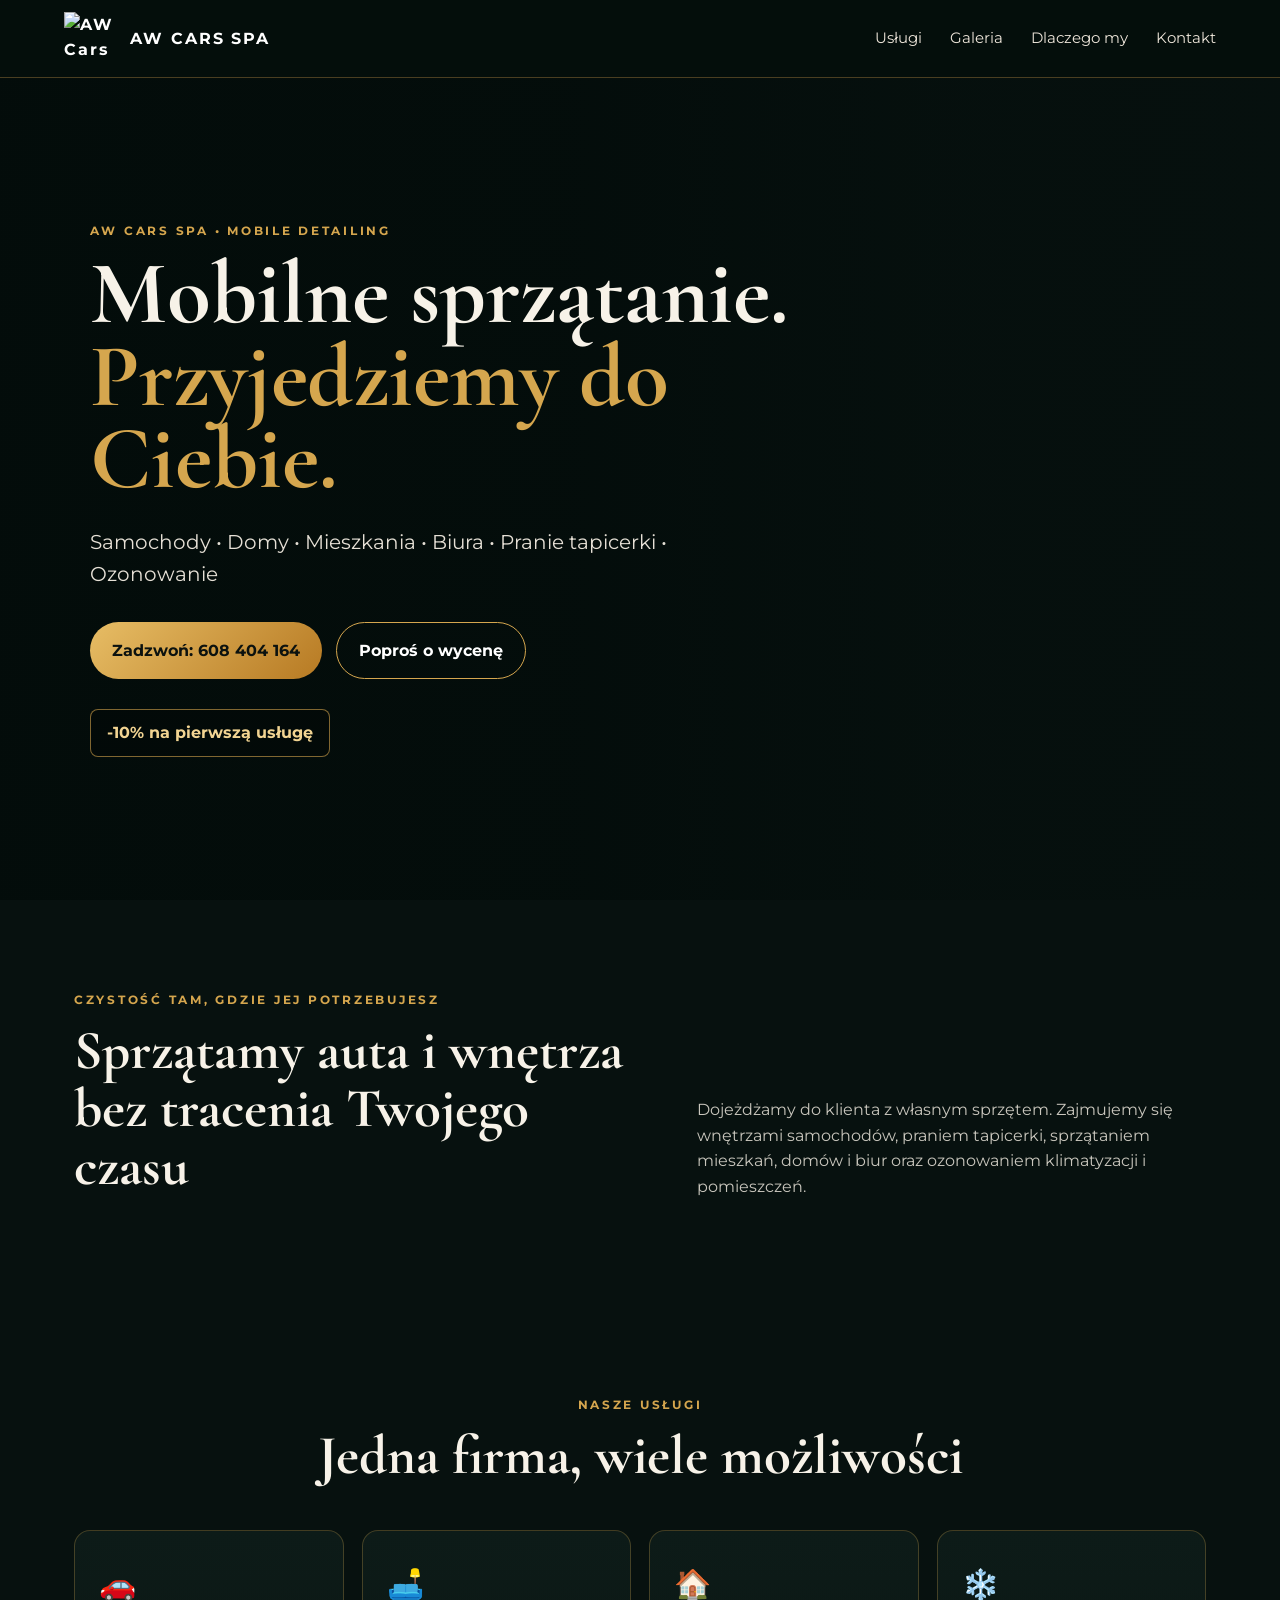
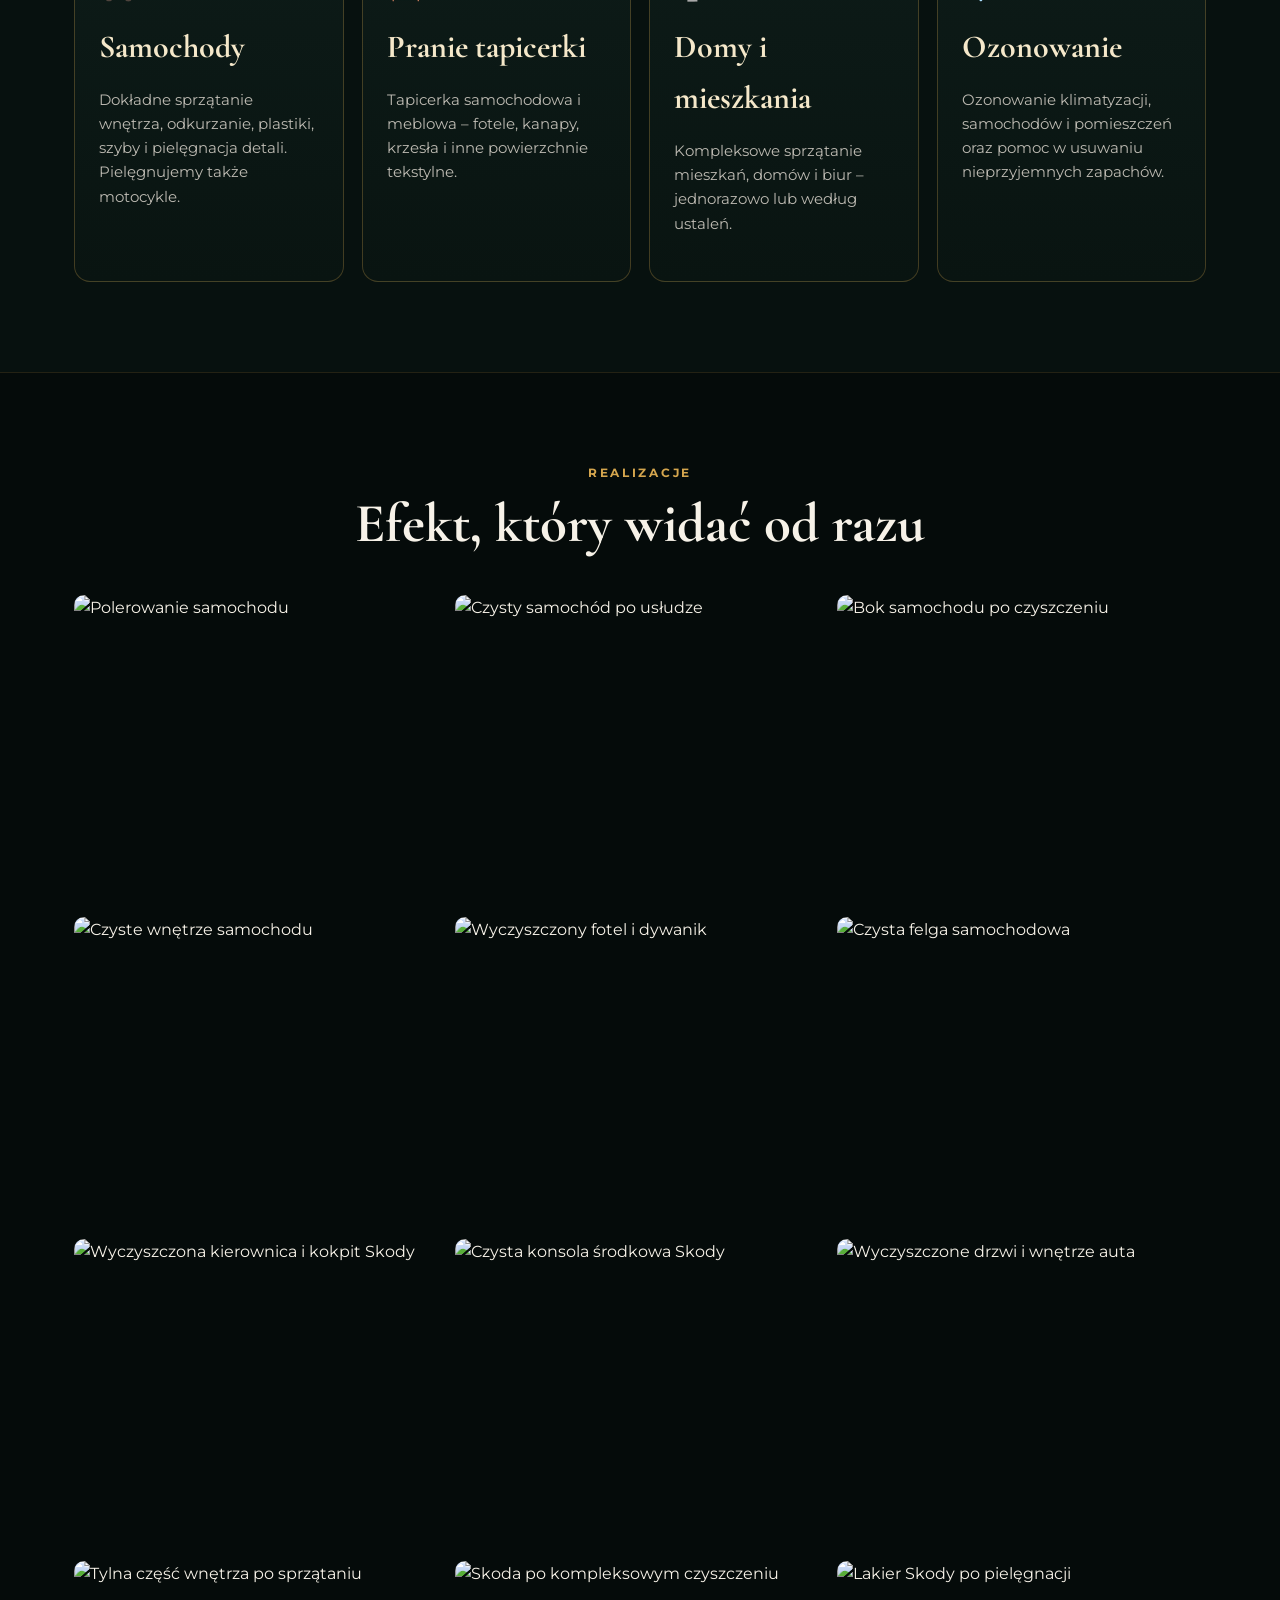
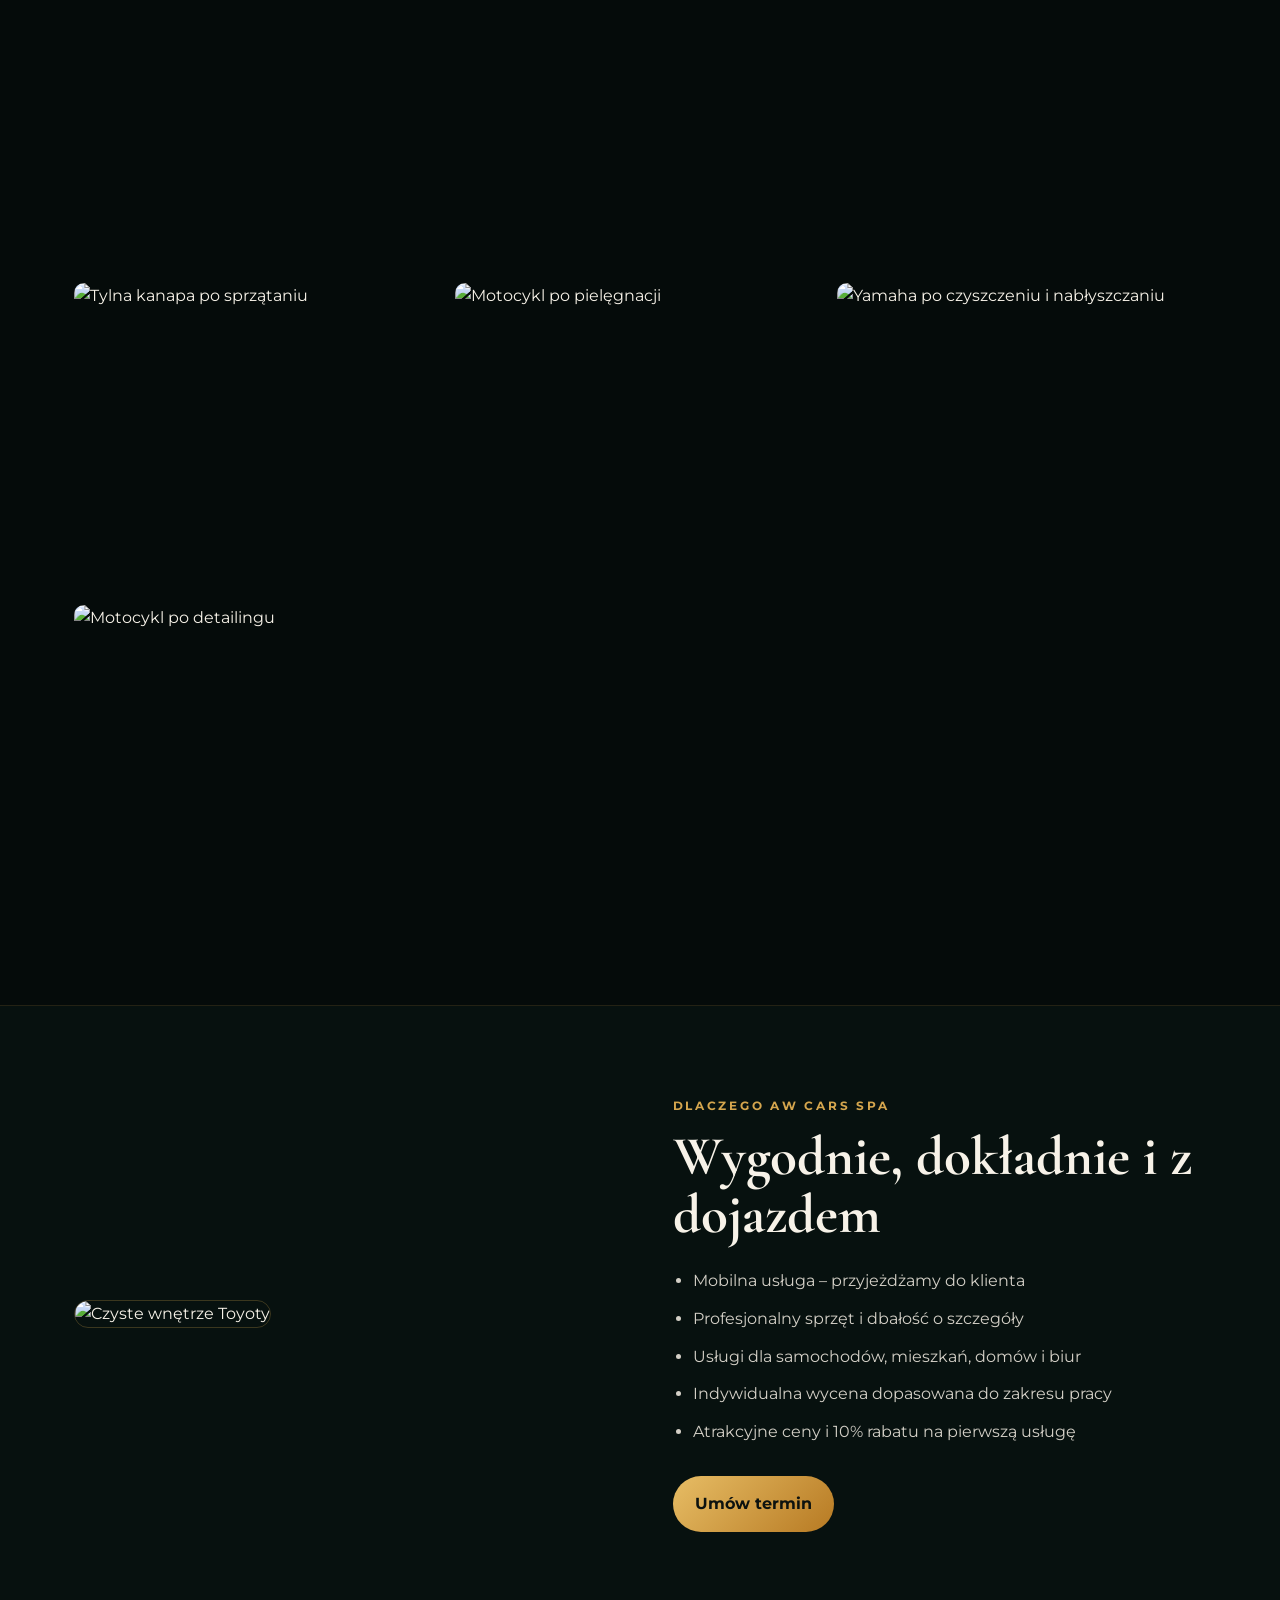
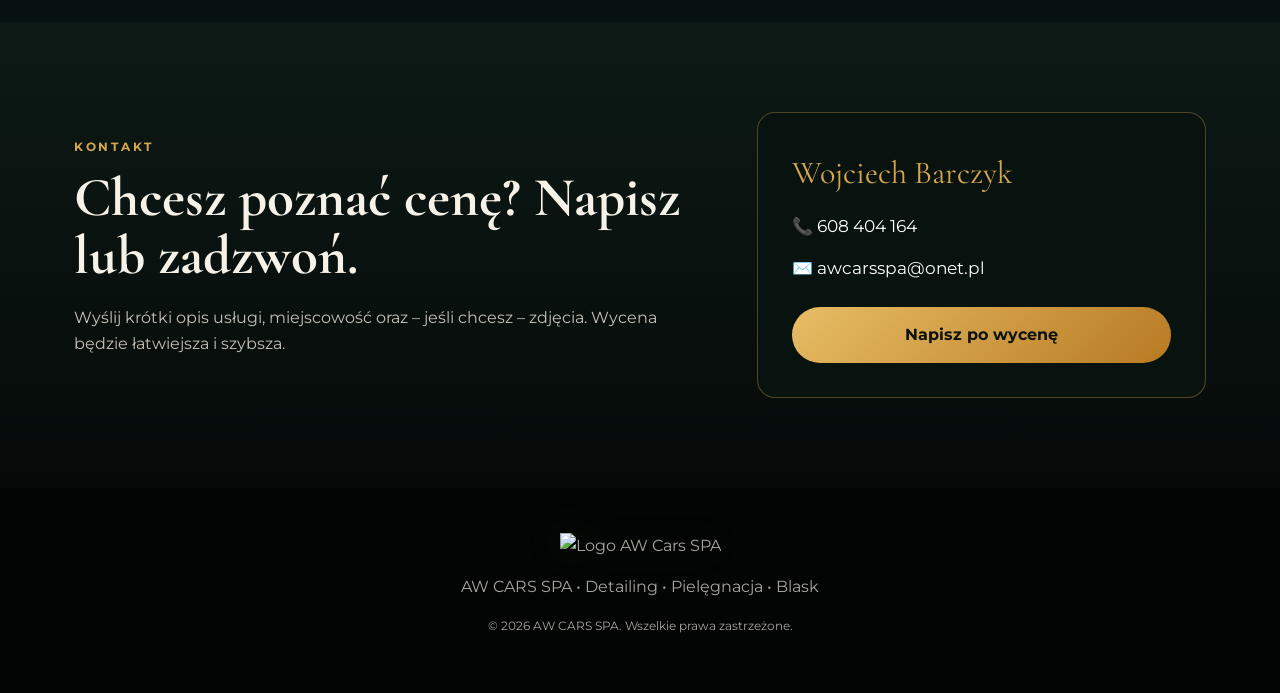
==== index.html @ 4e695caf "Add files via upload" ====
<!doctype html>
<html lang="pl">
<head>
  <meta charset="utf-8">
  <meta name="viewport" content="width=device-width, initial-scale=1">
  <meta name="description" content="AW CARS SPA – mobilne sprzątanie samochodów, mieszkań, domów i biur. Pranie tapicerki, ozonowanie i usuwanie zapachów.">
  <title>AW CARS SPA | Mobilne sprzątanie samochodów i mieszkań</title>
  <link rel="preconnect" href="https://fonts.googleapis.com">
  <link rel="preconnect" href="https://fonts.gstatic.com" crossorigin>
  <link href="https://fonts.googleapis.com/css2?family=Cormorant+Garamond:wght@600;700&family=Montserrat:wght@400;500;600;700&display=swap" rel="stylesheet">
  <link rel="stylesheet" href="style.css">
</head>
<body>
  <header class="topbar">
    <a class="brand" href="#start">
      <img src="assets/logo.png" alt="AW Cars SPA">
      <span>AW CARS SPA</span>
    </a>
    <button class="menu-btn" aria-label="Otwórz menu" aria-expanded="false">☰</button>
    <nav class="nav">
      <a href="#uslugi">Usługi</a>
      <a href="#galeria">Galeria</a>
      <a href="#dlaczego-my">Dlaczego my</a>
      <a href="#kontakt">Kontakt</a>
    </nav>
  </header>

  <main>
    <section class="hero" id="start">
      <div class="hero-overlay"></div>
      <div class="hero-content">
        <p class="eyebrow">AW CARS SPA • MOBILE DETAILING</p>
        <h1>Mobilne sprzątanie.<br><span>Przyjedziemy do Ciebie.</span></h1>
        <p class="lead">Samochody • Domy • Mieszkania • Biura • Pranie tapicerki • Ozonowanie</p>
        <div class="hero-actions">
          <a class="btn btn-gold" href="tel:+48608404164">Zadzwoń: 608 404 164</a>
          <a class="btn btn-outline" href="#kontakt">Poproś o wycenę</a>
        </div>
        <div class="promo">-10% na pierwszą usługę</div>
      </div>
    </section>

    <section class="section intro">
      <div>
        <p class="eyebrow">CZYSTOŚĆ TAM, GDZIE JEJ POTRZEBUJESZ</p>
        <h2>Sprzątamy auta i wnętrza bez tracenia Twojego czasu</h2>
      </div>
      <p>Dojeżdżamy do klienta z własnym sprzętem. Zajmujemy się wnętrzami samochodów, praniem tapicerki, sprzątaniem mieszkań, domów i biur oraz ozonowaniem klimatyzacji i pomieszczeń.</p>
    </section>

    <section class="section" id="uslugi">
      <p class="eyebrow center">NASZE USŁUGI</p>
      <h2 class="center">Jedna firma, wiele możliwości</h2>
      <div class="cards">
        <article class="card">
          <div class="icon">🚗</div>
          <h3>Samochody</h3>
          <p>Dokładne sprzątanie wnętrza, odkurzanie, plastiki, szyby i pielęgnacja detali. Pielęgnujemy także motocykle.</p>
        </article>
        <article class="card">
          <div class="icon">🛋️</div>
          <h3>Pranie tapicerki</h3>
          <p>Tapicerka samochodowa i meblowa – fotele, kanapy, krzesła i inne powierzchnie tekstylne.</p>
        </article>
        <article class="card">
          <div class="icon">🏠</div>
          <h3>Domy i mieszkania</h3>
          <p>Kompleksowe sprzątanie mieszkań, domów i biur – jednorazowo lub według ustaleń.</p>
        </article>
        <article class="card">
          <div class="icon">❄️</div>
          <h3>Ozonowanie</h3>
          <p>Ozonowanie klimatyzacji, samochodów i pomieszczeń oraz pomoc w usuwaniu nieprzyjemnych zapachów.</p>
        </article>
      </div>
    </section>

    <section class="gallery-section" id="galeria">
      <div class="section">
        <p class="eyebrow center">REALIZACJE</p>
        <h2 class="center">Efekt, który widać od razu</h2>
        <div class="gallery">
          <img src="assets/polerowanie.jpeg" alt="Polerowanie samochodu">
          <img src="assets/auto_przod.jpeg" alt="Czysty samochód po usłudze">
          <img src="assets/auto_bok.jpeg" alt="Bok samochodu po czyszczeniu">
          <img src="assets/wnetrze_kierowca.jpeg" alt="Czyste wnętrze samochodu">
          <img src="assets/fotel.jpeg" alt="Wyczyszczony fotel i dywanik">
          <img src="assets/felga.jpeg" alt="Czysta felga samochodowa">
          <img src="assets/skoda_kierownica.jpeg" alt="Wyczyszczona kierownica i kokpit Skody">
          <img src="assets/skoda_konsola.jpeg" alt="Czysta konsola środkowa Skody">
          <img src="assets/skoda_drzwi_przod.jpeg" alt="Wyczyszczone drzwi i wnętrze auta">
          <img src="assets/skoda_tyl_drzwi.jpeg" alt="Tylna część wnętrza po sprzątaniu">
          <img src="assets/skoda_przod.jpeg" alt="Skoda po kompleksowym czyszczeniu">
          <img src="assets/skoda_bok.jpeg" alt="Lakier Skody po pielęgnacji">
          <img src="assets/skoda_tyl_wnetrze.jpeg" alt="Tylna kanapa po sprzątaniu">
          <img src="assets/motocykl_1.jpeg" alt="Motocykl po pielęgnacji">
          <img src="assets/motocykl_2.jpeg" alt="Yamaha po czyszczeniu i nabłyszczaniu">
          <img src="assets/motocykl_3.jpeg" alt="Motocykl po detailingu">
        </div>
      </div>
    </section>

    <section class="section why" id="dlaczego-my">
      <div class="why-photo">
        <img src="assets/wnetrze_pasazer.jpeg" alt="Czyste wnętrze Toyoty">
      </div>
      <div class="why-copy">
        <p class="eyebrow">DLACZEGO AW CARS SPA</p>
        <h2>Wygodnie, dokładnie i z dojazdem</h2>
        <ul>
          <li>Mobilna usługa – przyjeżdżamy do klienta</li>
          <li>Profesjonalny sprzęt i dbałość o szczegóły</li>
          <li>Usługi dla samochodów, mieszkań, domów i biur</li>
          <li>Indywidualna wycena dopasowana do zakresu pracy</li>
          <li>Atrakcyjne ceny i 10% rabatu na pierwszą usługę</li>
        </ul>
        <a class="btn btn-gold" href="tel:+48608404164">Umów termin</a>
      </div>
    </section>

    <section class="contact" id="kontakt">
      <div class="section contact-grid">
        <div>
          <p class="eyebrow">KONTAKT</p>
          <h2>Chcesz poznać cenę? Napisz lub zadzwoń.</h2>
          <p>Wyślij krótki opis usługi, miejscowość oraz – jeśli chcesz – zdjęcia. Wycena będzie łatwiejsza i szybsza.</p>
        </div>
        <div class="contact-card">
          <p class="owner">Wojciech Barczyk</p>
          <a href="tel:+48608404164">📞 608 404 164</a>
          <a href="mailto:awcarsspa@onet.pl">✉️ awcarsspa@onet.pl</a>
          <a class="btn btn-gold full" href="mailto:awcarsspa@onet.pl?subject=Zapytanie%20o%20wycenę%20AW%20CARS%20SPA">Napisz po wycenę</a>
        </div>
      </div>
    </section>
  </main>

  <footer>
    <img src="assets/logo.png" alt="Logo AW Cars SPA">
    <p>AW CARS SPA • Detailing • Pielęgnacja • Blask</p>
    <p class="small">© <span id="year"></span> AW CARS SPA. Wszelkie prawa zastrzeżone.</p>
  </footer>

  <script src="script.js"></script>
</body>
</html>
---- style.css ----
*{box-sizing:border-box}html{scroll-behavior:smooth}body{margin:0;background:#07110f;color:#f7f2e8;font-family:Montserrat,Arial,sans-serif;line-height:1.6}.topbar{position:sticky;top:0;z-index:20;height:78px;padding:10px clamp(20px,5vw,70px);display:flex;align-items:center;justify-content:space-between;background:rgba(5,14,12,.94);border-bottom:1px solid rgba(202,155,76,.35);backdrop-filter:blur(10px)}.brand{display:flex;align-items:center;gap:12px;color:#fff;text-decoration:none;font-weight:700;letter-spacing:.12em}.brand img{width:54px;height:54px;object-fit:contain}.nav{display:flex;gap:28px}.nav a{color:#eee6da;text-decoration:none;font-size:.92rem}.nav a:hover{color:#d5a64e}.menu-btn{display:none;background:none;border:0;color:#d5a64e;font-size:28px}.hero{min-height:calc(100vh - 78px);position:relative;display:flex;align-items:center;padding:70px clamp(24px,7vw,110px);background:url('assets/auto_przod.jpeg') center/cover no-repeat}.hero-overlay{position:absolute;inset:0;background:linear-gradient(90deg,rgba(3,12,10,.96) 0%,rgba(3,12,10,.84) 44%,rgba(3,12,10,.35) 72%,rgba(3,12,10,.2) 100%)}.hero-content{position:relative;max-width:780px}.eyebrow{color:#d5a64e;font-size:.78rem;font-weight:700;letter-spacing:.22em;margin:0 0 12px}h1,h2,h3{font-family:'Cormorant Garamond',Georgia,serif;margin-top:0}h1{font-size:clamp(3.2rem,7vw,7rem);line-height:.92;margin-bottom:25px}h1 span{color:#d5a64e}.lead{font-size:clamp(1rem,2vw,1.25rem);max-width:650px;color:#e6e0d6}.hero-actions{display:flex;gap:14px;flex-wrap:wrap;margin-top:32px}.btn{display:inline-flex;align-items:center;justify-content:center;padding:15px 22px;border-radius:999px;font-weight:700;text-decoration:none;transition:.2s}.btn-gold{background:linear-gradient(135deg,#e7bd65,#b77a23);color:#0c120f}.btn-gold:hover{transform:translateY(-2px)}.btn-outline{border:1px solid #d5a64e;color:#fff}.promo{display:inline-block;margin-top:30px;padding:10px 16px;border:1px solid rgba(213,166,78,.6);border-radius:8px;color:#f2d492;background:rgba(0,0,0,.2);font-weight:700}.section{max-width:1180px;margin:auto;padding:90px 24px}.intro{display:grid;grid-template-columns:1.05fr .95fr;gap:60px;align-items:end}.intro h2,.section h2,.contact h2{font-size:clamp(2.4rem,4.3vw,4.7rem);line-height:1.05;margin-bottom:20px}.intro>p{color:#c9c6bd}.center{text-align:center}.cards{display:grid;grid-template-columns:repeat(4,1fr);gap:18px;margin-top:45px}.card{padding:30px 24px;background:linear-gradient(180deg,#0d1b18,#091411);border:1px solid rgba(213,166,78,.28);border-radius:16px}.card .icon{font-size:30px}.card h3{font-size:2rem;margin:12px 0 6px;color:#f5e8ca}.card p{color:#bdbab2;font-size:.95rem}.gallery-section{background:#050b0a;border-top:1px solid rgba(213,166,78,.15);border-bottom:1px solid rgba(213,166,78,.15)}.gallery{display:grid;grid-template-columns:repeat(3,1fr);gap:12px;margin-top:42px}.gallery img{width:100%;height:310px;object-fit:cover;border-radius:10px;display:block}.why{display:grid;grid-template-columns:1fr 1fr;gap:65px;align-items:center}.why-photo img{width:100%;height:620px;object-fit:cover;border-radius:20px;border:1px solid rgba(213,166,78,.25)}.why-copy ul{padding-left:20px;color:#d4d0c7;margin:25px 0 32px}.why-copy li{margin:12px 0}.contact{background:linear-gradient(180deg,#0d1a16,#050a09)}.contact-grid{display:grid;grid-template-columns:1fr .72fr;gap:60px;align-items:center}.contact-grid>div:first-child>p:not(.eyebrow){color:#c5c1b8}.contact-card{padding:34px;border:1px solid rgba(213,166,78,.35);border-radius:18px;background:#081310;display:flex;flex-direction:column;gap:15px}.contact-card .owner{font-family:'Cormorant Garamond';font-size:2rem;color:#d5a64e;margin:0}.contact-card a:not(.btn){color:#fff;text-decoration:none;font-size:1.05rem}.full{width:100%;margin-top:10px}footer{text-align:center;padding:45px 20px;background:#020504;color:#a8a59f}footer img{width:105px;filter:drop-shadow(0 0 18px rgba(213,166,78,.15))}.small{font-size:.78rem}@media(max-width:900px){.cards{grid-template-columns:1fr 1fr}.gallery{grid-template-columns:1fr 1fr}.why,.intro,.contact-grid{grid-template-columns:1fr}.why-photo img{height:450px}.nav{position:absolute;display:none;right:18px;top:70px;flex-direction:column;background:#091411;border:1px solid rgba(213,166,78,.3);padding:18px;border-radius:12px}.nav.open{display:flex}.menu-btn{display:block}.hero{min-height:760px;background-position:62% center}.hero-overlay{background:linear-gradient(90deg,rgba(3,12,10,.96) 0%,rgba(3,12,10,.78) 65%,rgba(3,12,10,.3) 100%)}}@media(max-width:600px){.brand span{font-size:.83rem}.hero{padding:60px 22px;min-height:720px}.cards,.gallery{grid-template-columns:1fr}.gallery img{height:260px}.section{padding:65px 20px}.hero-actions .btn{width:100%}.why-photo img{height:340px}}
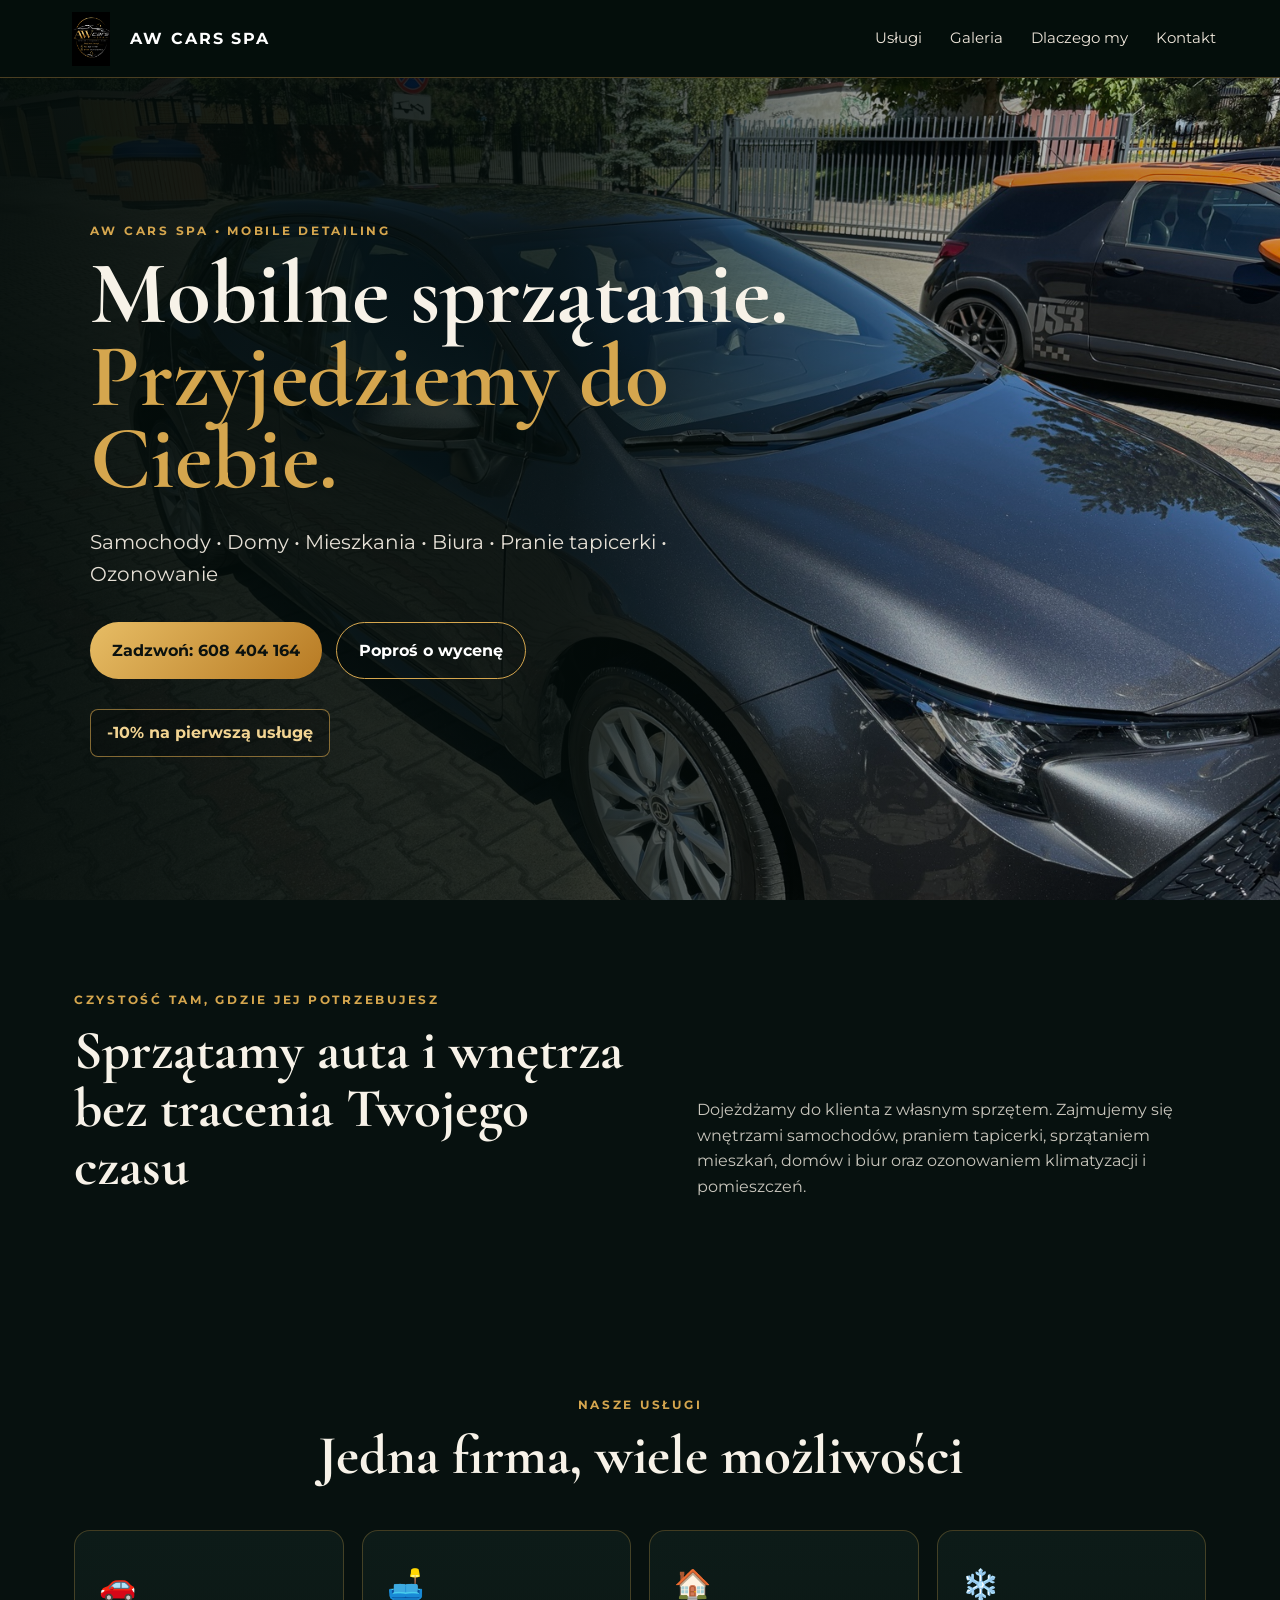
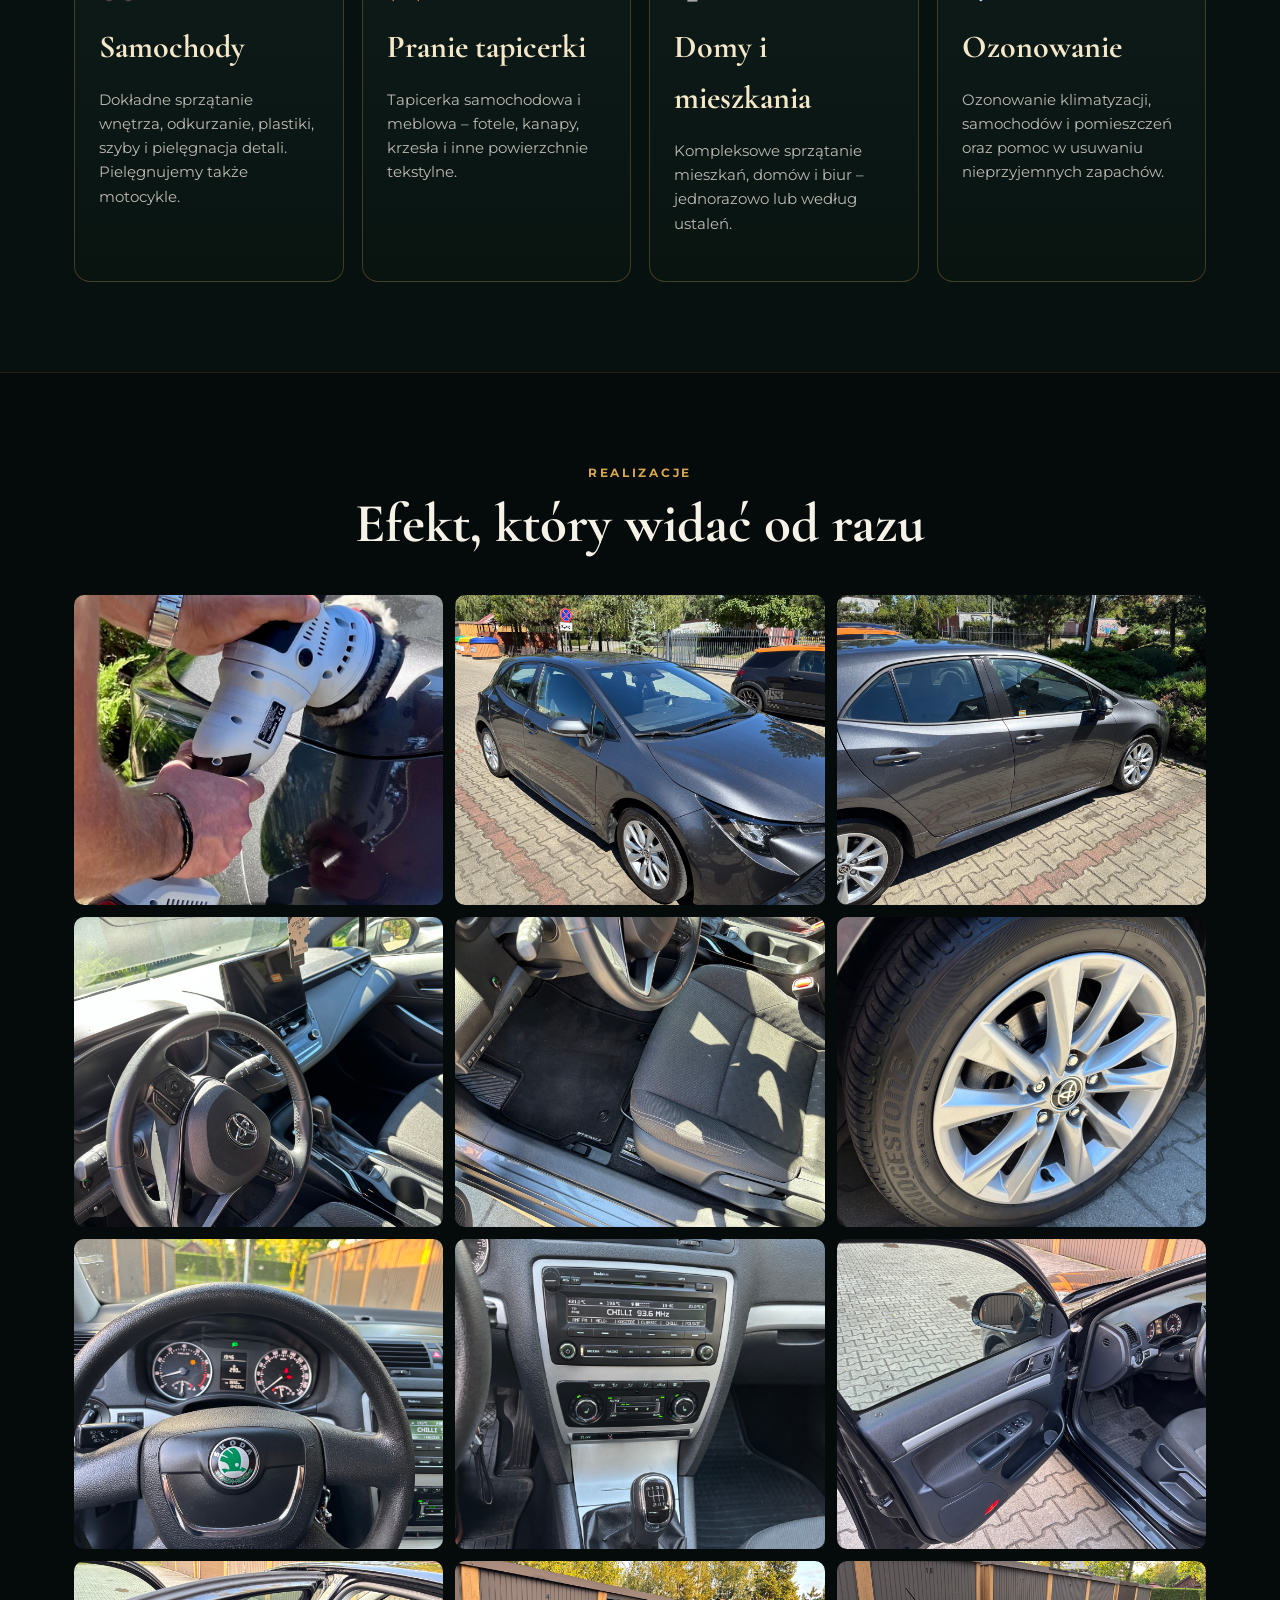
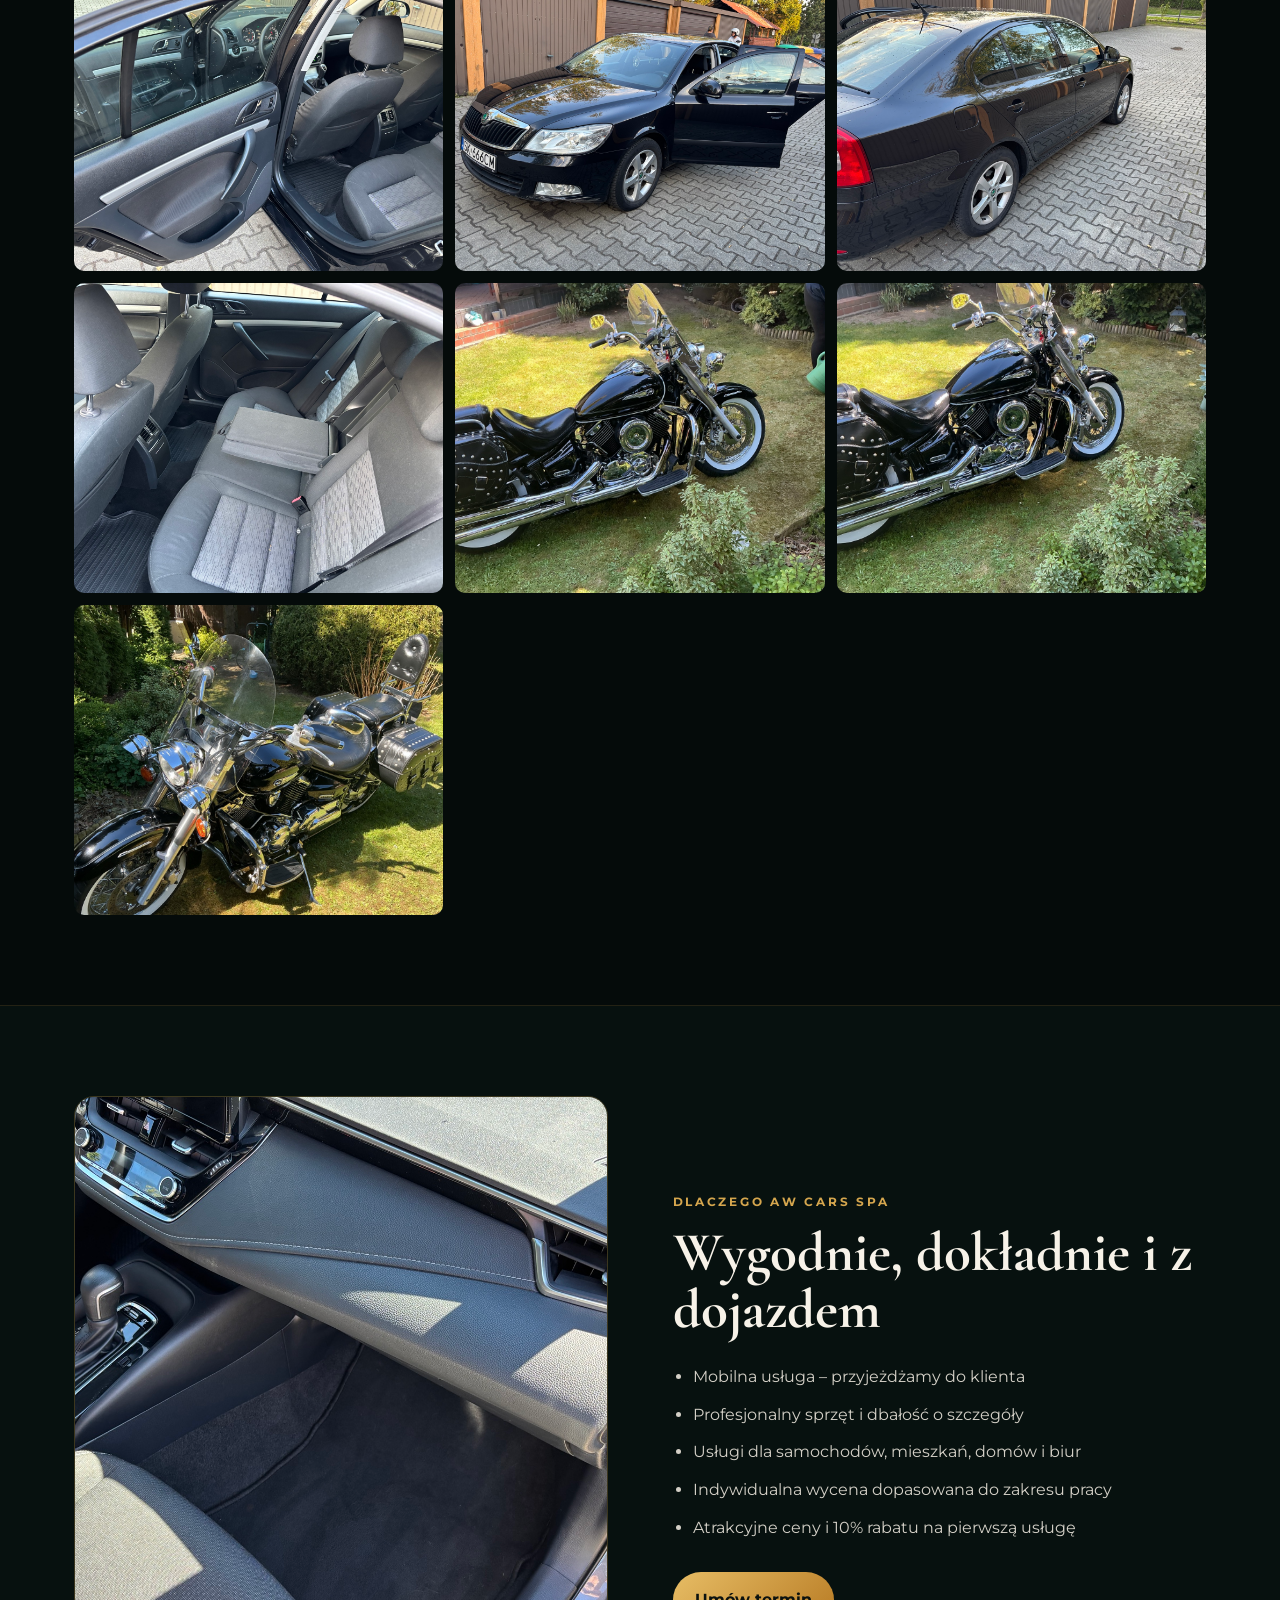
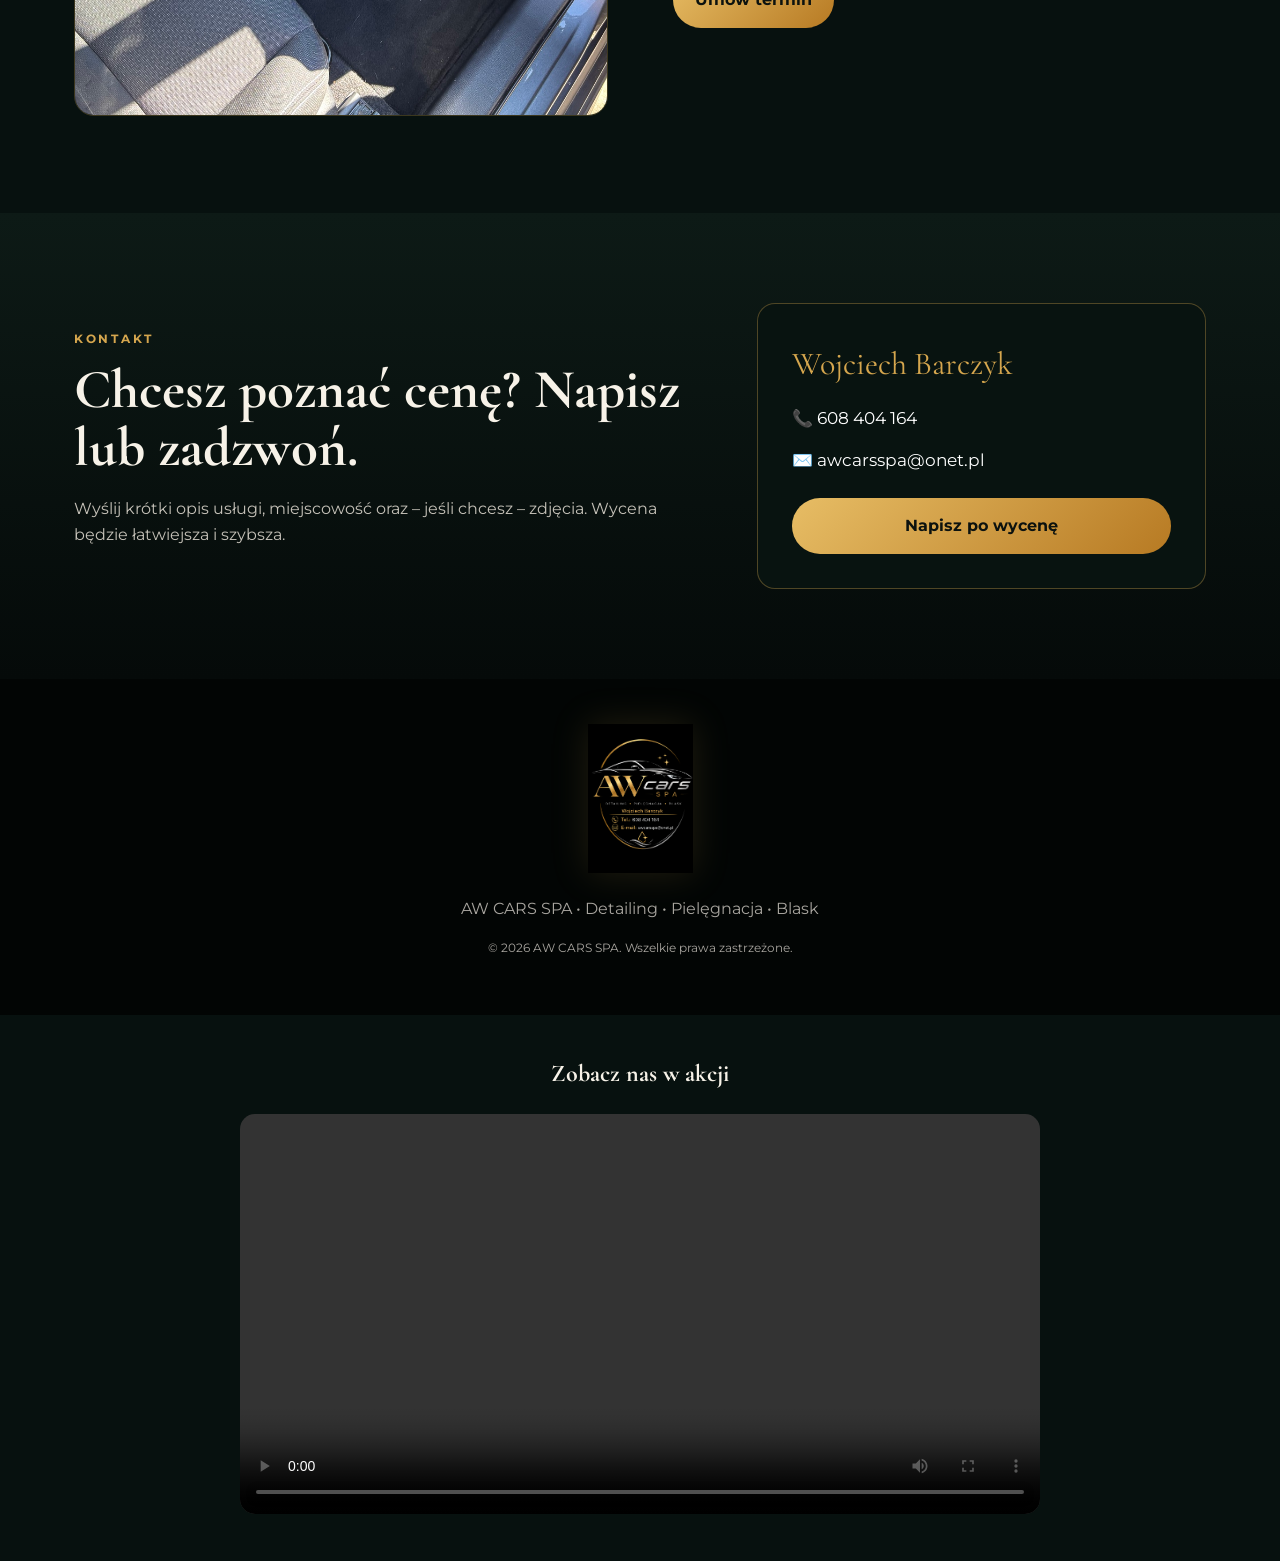
==== commit 04f7d3b8: "Add video section to index.html" ====
--- a/index.html
+++ b/index.html
@@ -141,6 +141,17 @@
     <p class="small">© <span id="year"></span> AW CARS SPA. Wszelkie prawa zastrzeżone.</p>
   </footer>
 
+  <section style="padding:40px 20px;text-align:center;">
+  <h2>Zobacz nas w akcji</h2>
+
+  <video controls playsinline style="width:100%;max-width:800px;border-radius:15px;">
+
+    <source src="assets/film_aw_cars_spa_mniejszy.mp4" type="video/mp4">
+
+  </video>
+
+</section>
+
   <script src="script.js"></script>
 </body>
 </html>
